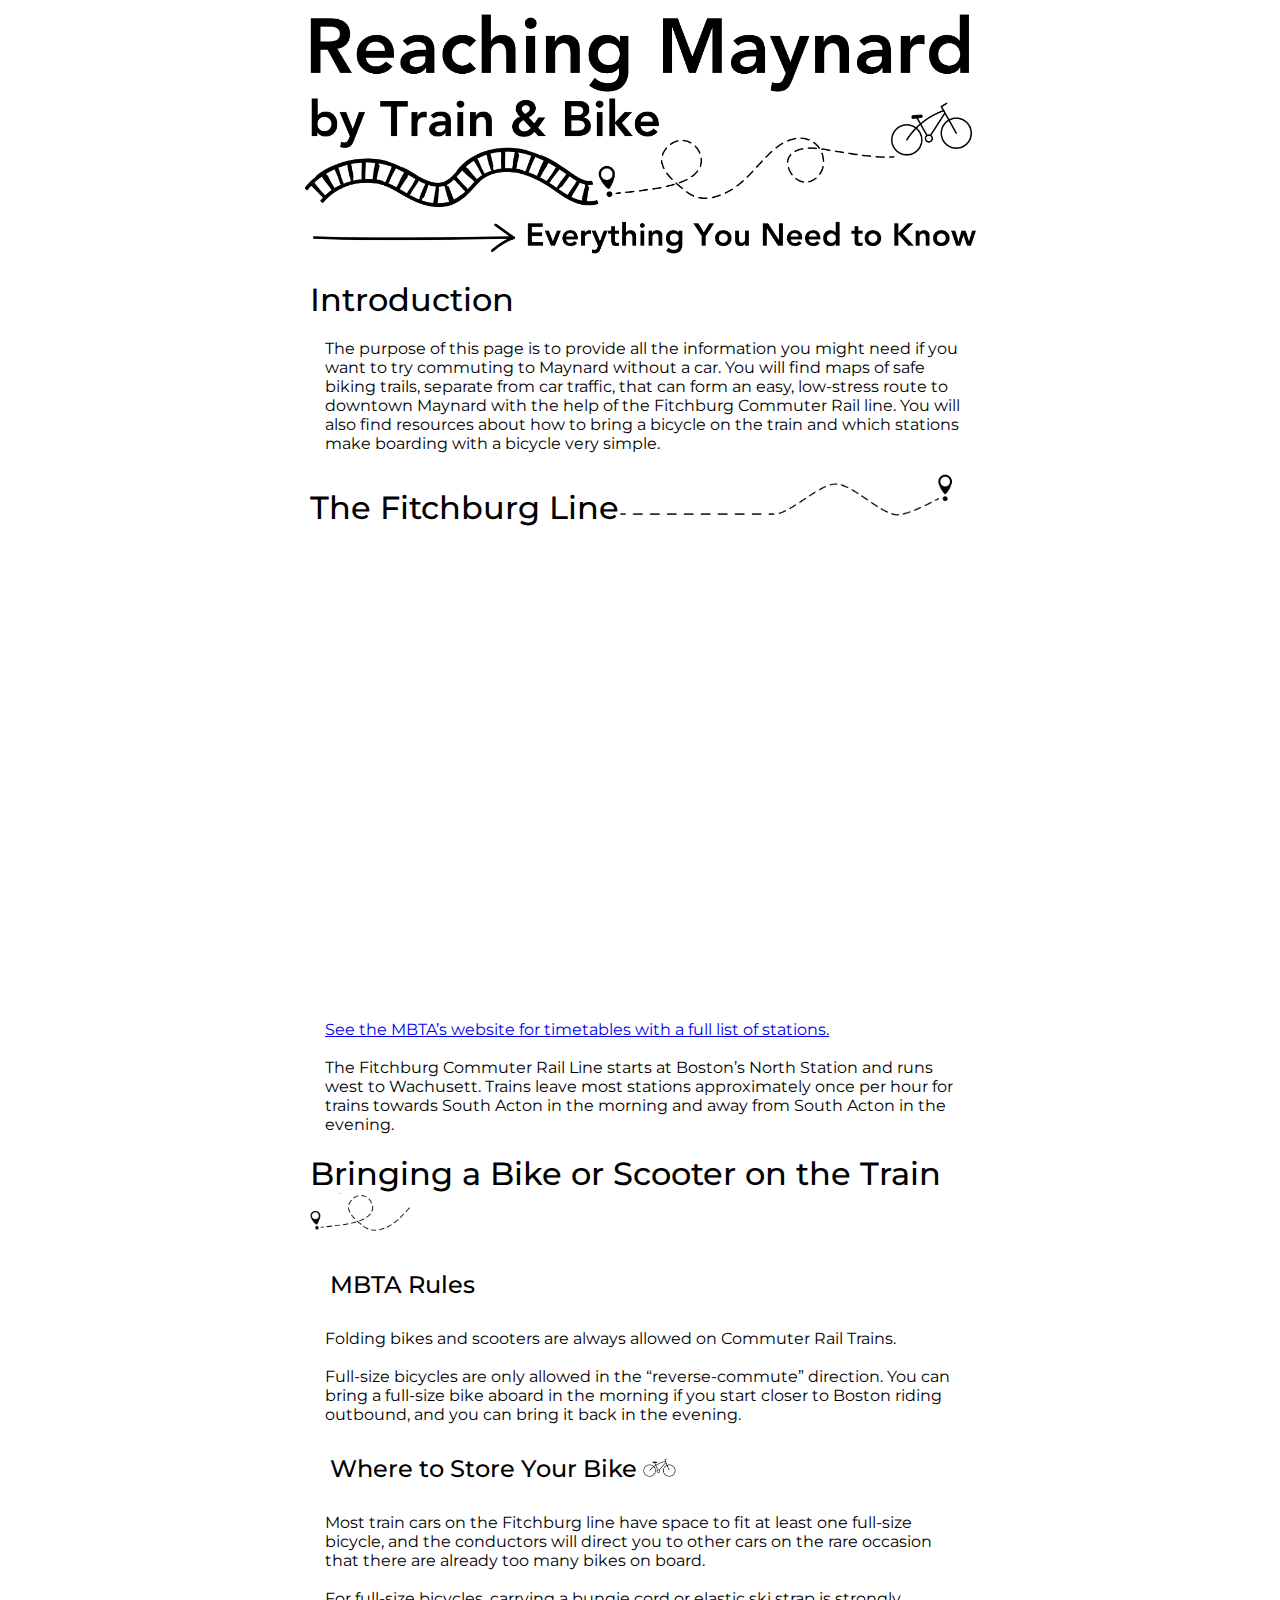
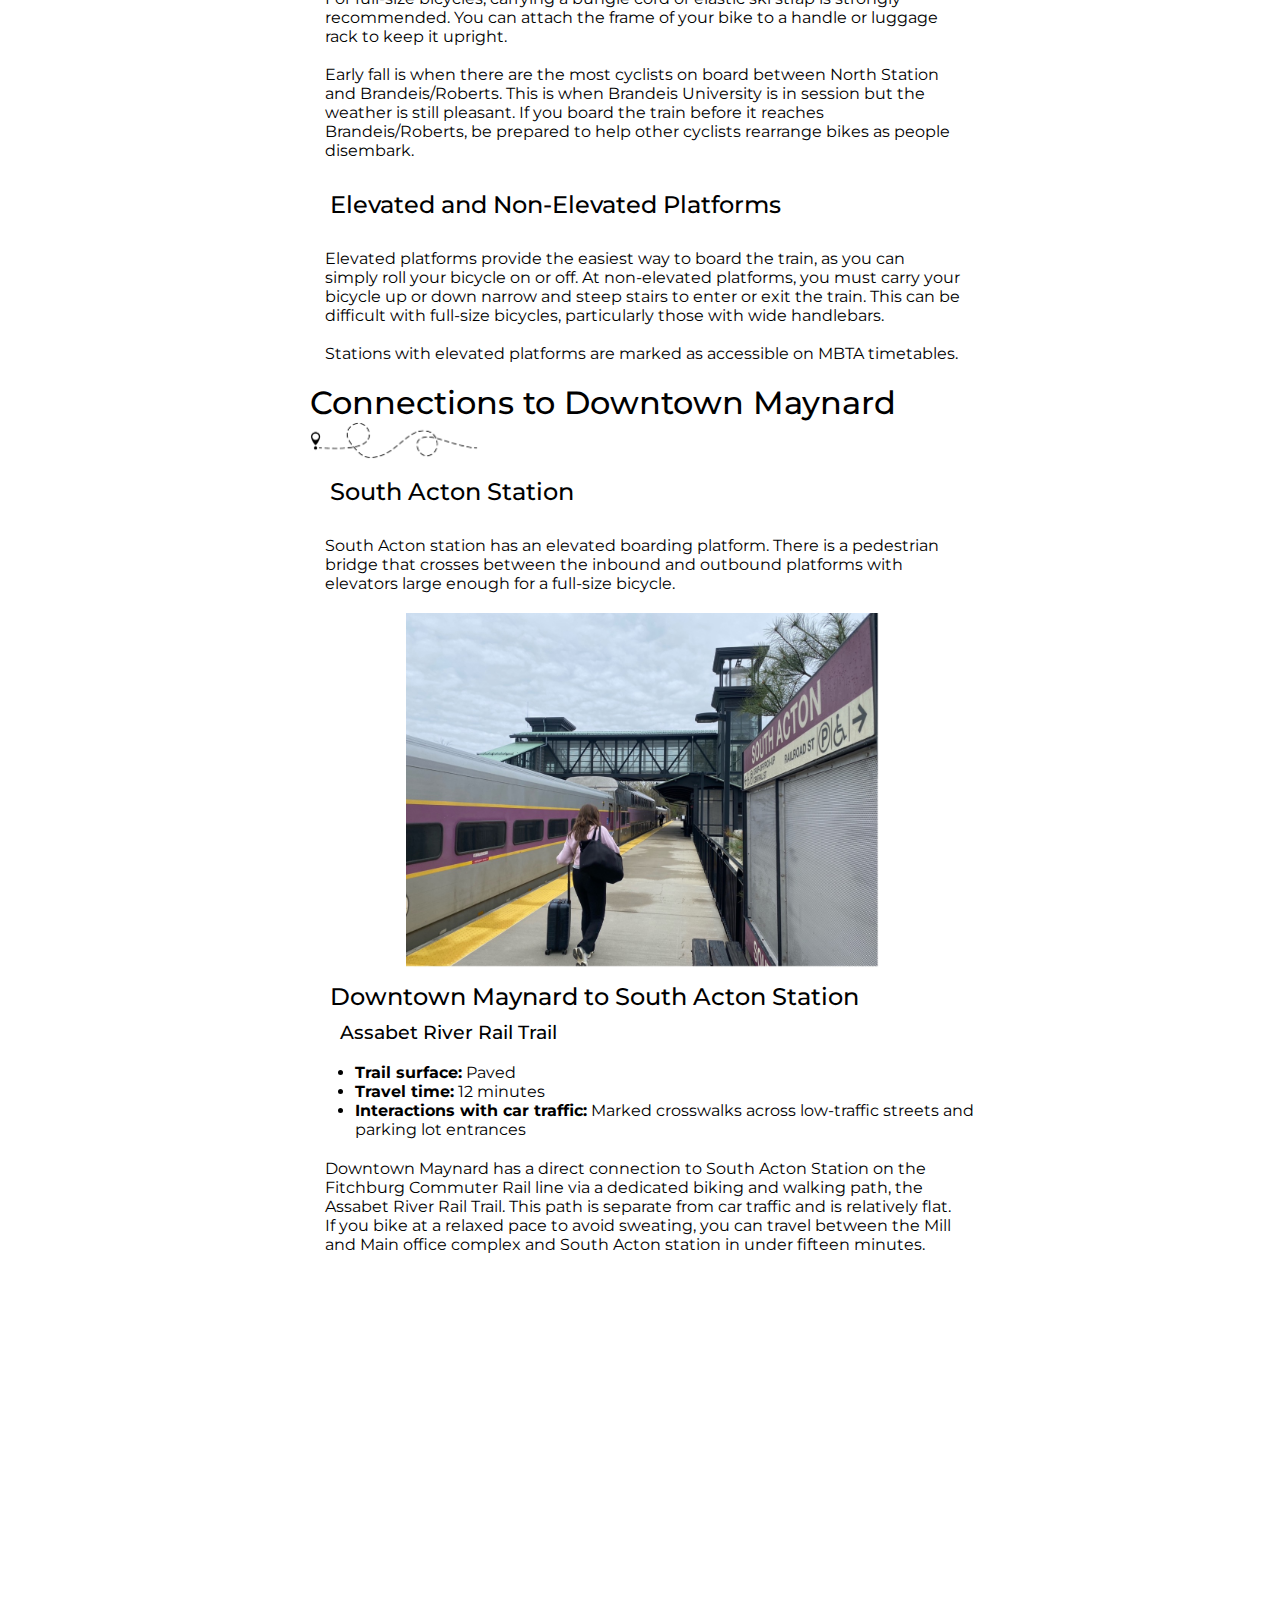
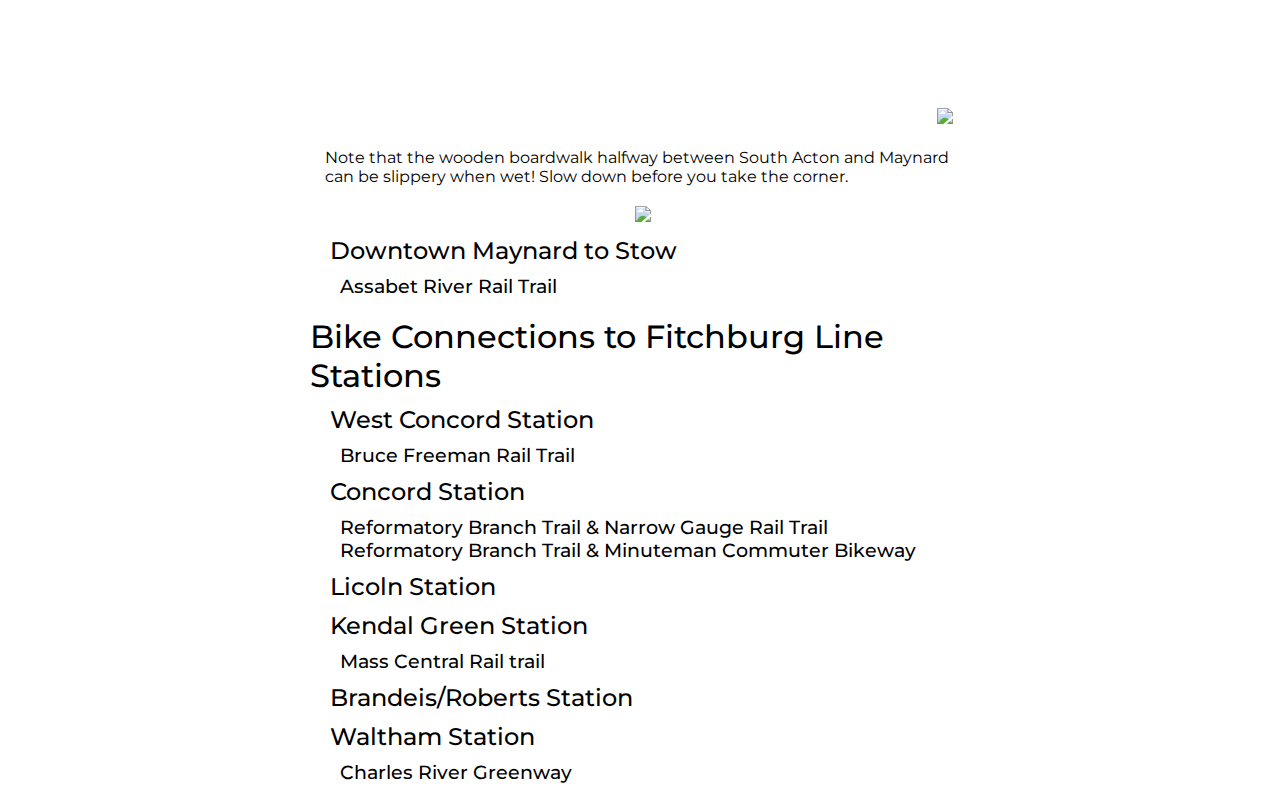
==== beta/index.html @ e6a51279 "." ====
<!DOCTYPE html>
<html>
<head>
    <meta charset="UTF-8"> 
    <meta name="viewport" content="width=device-width, initial-scale=1.0">
    <title>Reaching Maynard by Train & Bike</title>
    <link rel="stylesheet" href="style.css">
    <link rel="preconnect" href="https://fonts.googleapis.com">
<link rel="preconnect" href="https://fonts.gstatic.com" crossorigin>
<link href="https://fonts.googleapis.com/css2?family=Montserrat:ital,wght@0,100..900;1,100..900&display=swap" rel="stylesheet">
    </head>
<body>

    

        <div class="container">
            <img src="images/TitleGraphic5.png" width="100%" id="header">
            <br><br>
        <div id="intro"> 
            <h1>Introduction</h1>
                <p class="work-sans-light">The purpose of this page is to provide all the information you might need if you want to try commuting to Maynard without a car. You will find maps of safe biking trails, separate from car traffic, that can form an easy, low-stress route to downtown Maynard with the help of the Fitchburg Commuter Rail line. You will also find resources about how to bring a bicycle on the train and which stations make boarding with a bicycle very simple.    
                    </p>
            </div>
        <div id="fitchburg">
            <h1>The Fitchburg Line<img src="images/trail5.png" width="50%"></h1>
            <br>
            <iframe src="https://www.google.com/maps/embed?pb=!1m28!1m12!1m3!1d376687.8854614024!2d-71.78579094434033!3d42.472966181052435!2m3!1f0!2f0!3f0!3m2!1i1024!2i768!4f13.1!4m13!3e3!4m5!1s0x89e3708e162d05cb%3A0x651087057818603a!2sNorth%20Station%2C%20TD%20Garden%2C%20Causeway%20Street%2C%20Boston%2C%20MA!3m2!1d42.3664424!2d-71.06197399999999!4m5!1s0x89e3e404543b9605%3A0xa0e345521bdb1dca!2sWachusett%2C%2055%20Authority%20Dr%2C%20Fitchburg%2C%20MA%2001420!3m2!1d42.553319599999995!2d-71.8489476!5e0!3m2!1sen!2sus!4v1714694955762!5m2!1sen!2sus" width="600" height="450" style="border:0;" allowfullscreen="" loading="lazy" referrerpolicy="no-referrer-when-downgrade"></iframe>
            <p>
                <a href="https://www.mbta.com/schedules/CR-Fitchburg/timetable" target="_blank">See the MBTA’s website for timetables with a full list of stations.</a>
                <br><br> 
                The Fitchburg Commuter Rail Line starts at Boston’s North Station and runs west to Wachusett. Trains leave most stations approximately once per hour for trains towards South Acton in the morning and away from South Acton in the evening.     
            </p>
        </div>
        
            <h1 id="bikeontrain">Bringing a Bike or Scooter on the Train <img src="images/squiggle.png" width="15%"></h1>
                <br>
                <h2>MBTA Rules</h2>
                <p>Folding bikes and scooters are always allowed on Commuter Rail Trains. 
                    <br><br>
                    Full-size bicycles are only allowed in the “reverse-commute” direction. You can bring a full-size bike aboard in the morning if you start closer to Boston riding outbound, and you can bring it back in the evening. 
                </p>
                <h2>Where to Store Your Bike <img src="images/bike.png" width="5%"></h2>
                    <p>Most train cars on the Fitchburg line have space to fit at least one full-size bicycle, and the conductors will direct you to other cars on the rare occasion that there are already too many bikes on board. 
                        <br><br>
                        For full-size bicycles, carrying a bungie cord or elastic ski strap is strongly recommended. You can attach the frame of your bike to a handle or luggage rack to keep it upright.
                        <br><br>
                        Early fall is when there are the most cyclists on board between North Station and Brandeis/Roberts. This is when Brandeis University is in session but the weather is still pleasant. If you board the train before it reaches Brandeis/Roberts, be prepared to help other cyclists rearrange bikes as people disembark. 
                    </p>
                <h2>Elevated and Non-Elevated Platforms</h2>
                <p>
                    Elevated platforms provide the easiest way to board the train, as you can simply roll your bicycle on or off. At non-elevated platforms, you must carry your bicycle up or down narrow and steep stairs to enter or exit the train. This can be difficult with full-size bicycles, particularly those with wide handlebars. 
                    <br><br>
                    Stations with elevated platforms are marked as accessible on MBTA timetables.  
                </p>
            <h1>Connections to Downtown Maynard <img src="images/trail3.png" width="25%"></h1>
                <h2>South Acton Station</h2>
                <p>South Acton station has an elevated boarding platform. There is a pedestrian bridge that crosses between the inbound and outbound platforms with elevators large enough for a full-size bicycle. 
                </p>
                <img src="images/southacton.jpg" width="70%">
                
                <h2>Downtown Maynard to South Acton Station</h2>
                    <h3>Assabet River Rail Trail</h3>
                    <br>
                    <ul>
                        <li><b>Trail surface:</b> Paved</li>
                        <li><b>Travel time:</b> 12 minutes</li> 
                        <li><b>Interactions with car traffic:</b> Marked crosswalks across low-traffic streets and parking lot entrances</li> 
                    </ul>
                    
                <p>Downtown Maynard has a direct connection to South Acton Station on the Fitchburg Commuter Rail line via a dedicated biking and walking path, the Assabet River Rail Trail. This path is separate from car traffic and is relatively flat. If you bike at a relaxed pace to avoid sweating, you can travel between the Mill and Main office complex and South Acton station in under fifteen minutes.  
                </p>
                <iframe src="https://www.google.com/maps/embed?pb=!1m24!1m12!1m3!1d11868.979136083344!2d-71.42388667680243!3d42.36273662357868!2m3!1f0!2f0!3f0!3m2!1i1024!2i768!4f13.1!4m9!3e1!4m3!3m2!1d42.459848099999995!2d-71.45648609999999!4m3!3m2!1d42.4309838!2d-71.4586169!5e1!3m2!1sen!2sus!4v1714684350711!5m2!1sen!2sus" width="600" height="450" style="border:0;" allowfullscreen="" loading="lazy" referrerpolicy="no-referrer-when-downgrade"></iframe>
                <img src="images/arrtrail.jpg" width="75%">
                <p>Note that the wooden boardwalk halfway between South Acton and Maynard can be slippery when wet! Slow down before you take the corner. </p>
                <img src="images/arrtrail2.jpg" width="75%">
                <h2>Downtown Maynard to Stow
                </h2>
                <h3>Assabet River Rail Trail</h3>
                <br>
            <h1>Bike Connections to Fitchburg Line Stations</h1>
                <h2>West Concord Station</h2>
                    <h3>Bruce Freeman Rail Trail</h3>
                <h2>Concord Station</h2>
                    <h3>Reformatory Branch Trail & Narrow Gauge Rail Trail</h3>
                    <h3>Reformatory Branch Trail & Minuteman Commuter Bikeway</h3>
                <h2>Licoln Station</h2>
                <h2>Kendal Green Station</h2>
                    <h3>Mass Central Rail trail</h3>
                <h2>Brandeis/Roberts Station</h2>
                <h2>Waltham Station</h2>
                    <h3>Charles River Greenway</h3>
        </div>
</body>

</html>
---- beta/style.css ----
* { 
    margin: 0;
    padding: 0;
}

.sidebar {
    margin: none;
    width: 300px;
    height: 100%;
}

.container {
    margin-left: 300px;
    text-align: center;
    padding: 10px 300px 20px 5px;
}

body {
    font-family: "Montserrat", sans-serif;
    font-optical-sizing: auto;
    font-style: normal;
}

ul {
    padding-left: 50px;
}

li {
    text-align: left;
}

h1, h2, h3, h4 {

    text-align: left;
    font-weight: 500;
}

h1 {
    padding-left: 5px;
}

h2 {
    padding-left: 25px;
    margin: 10px 0;
}

h3 {
    padding-left: 35px;
}

p {
    padding: 20px;
    text-align: left;
    font-weight: 400; 
}

@media screen and (max-width: 767px) {
    .sidebar {
      display: none;
      width: 0px;
    }

   .container {
    margin-left: 0px;
    text-align: center;
    padding: 25px;
    }

    h1 {
        font-size: 130%;
    }

    h2, h3, h4 {
        font-size: 110%;
    }
      
  }
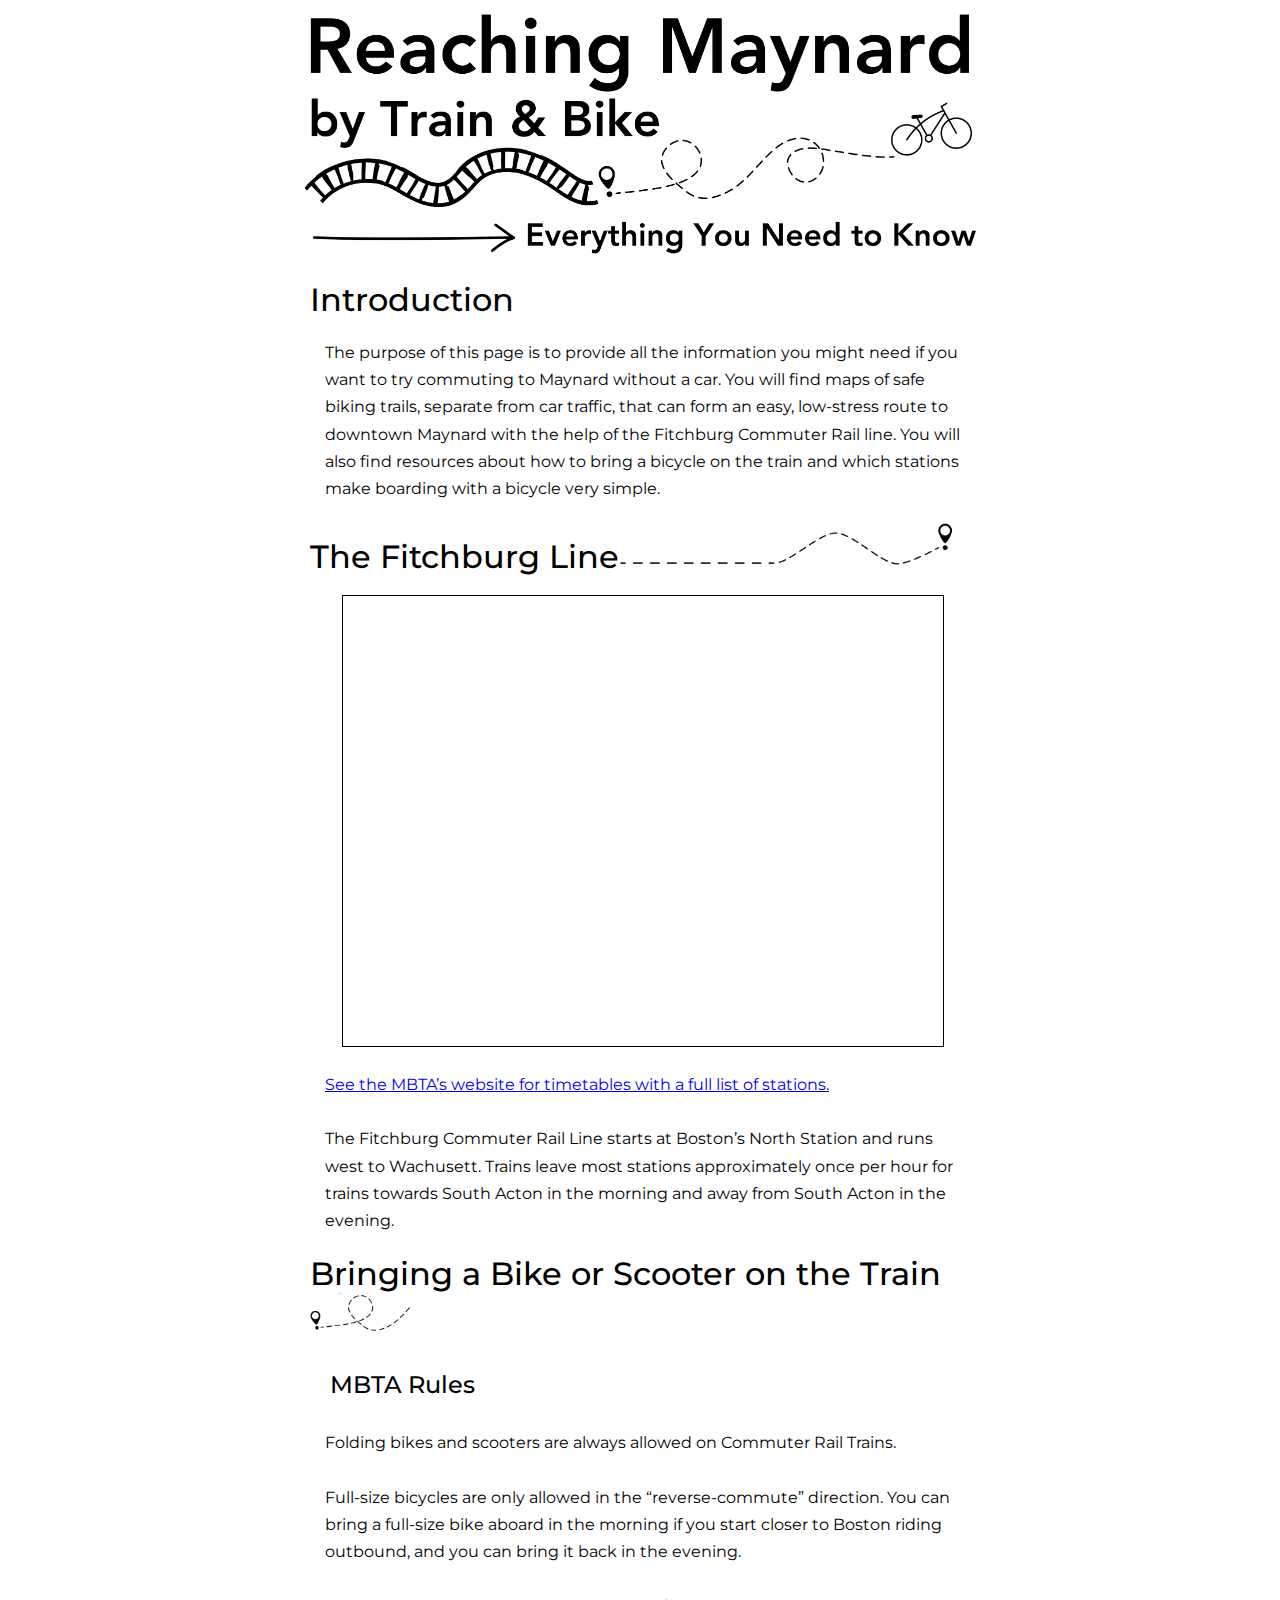
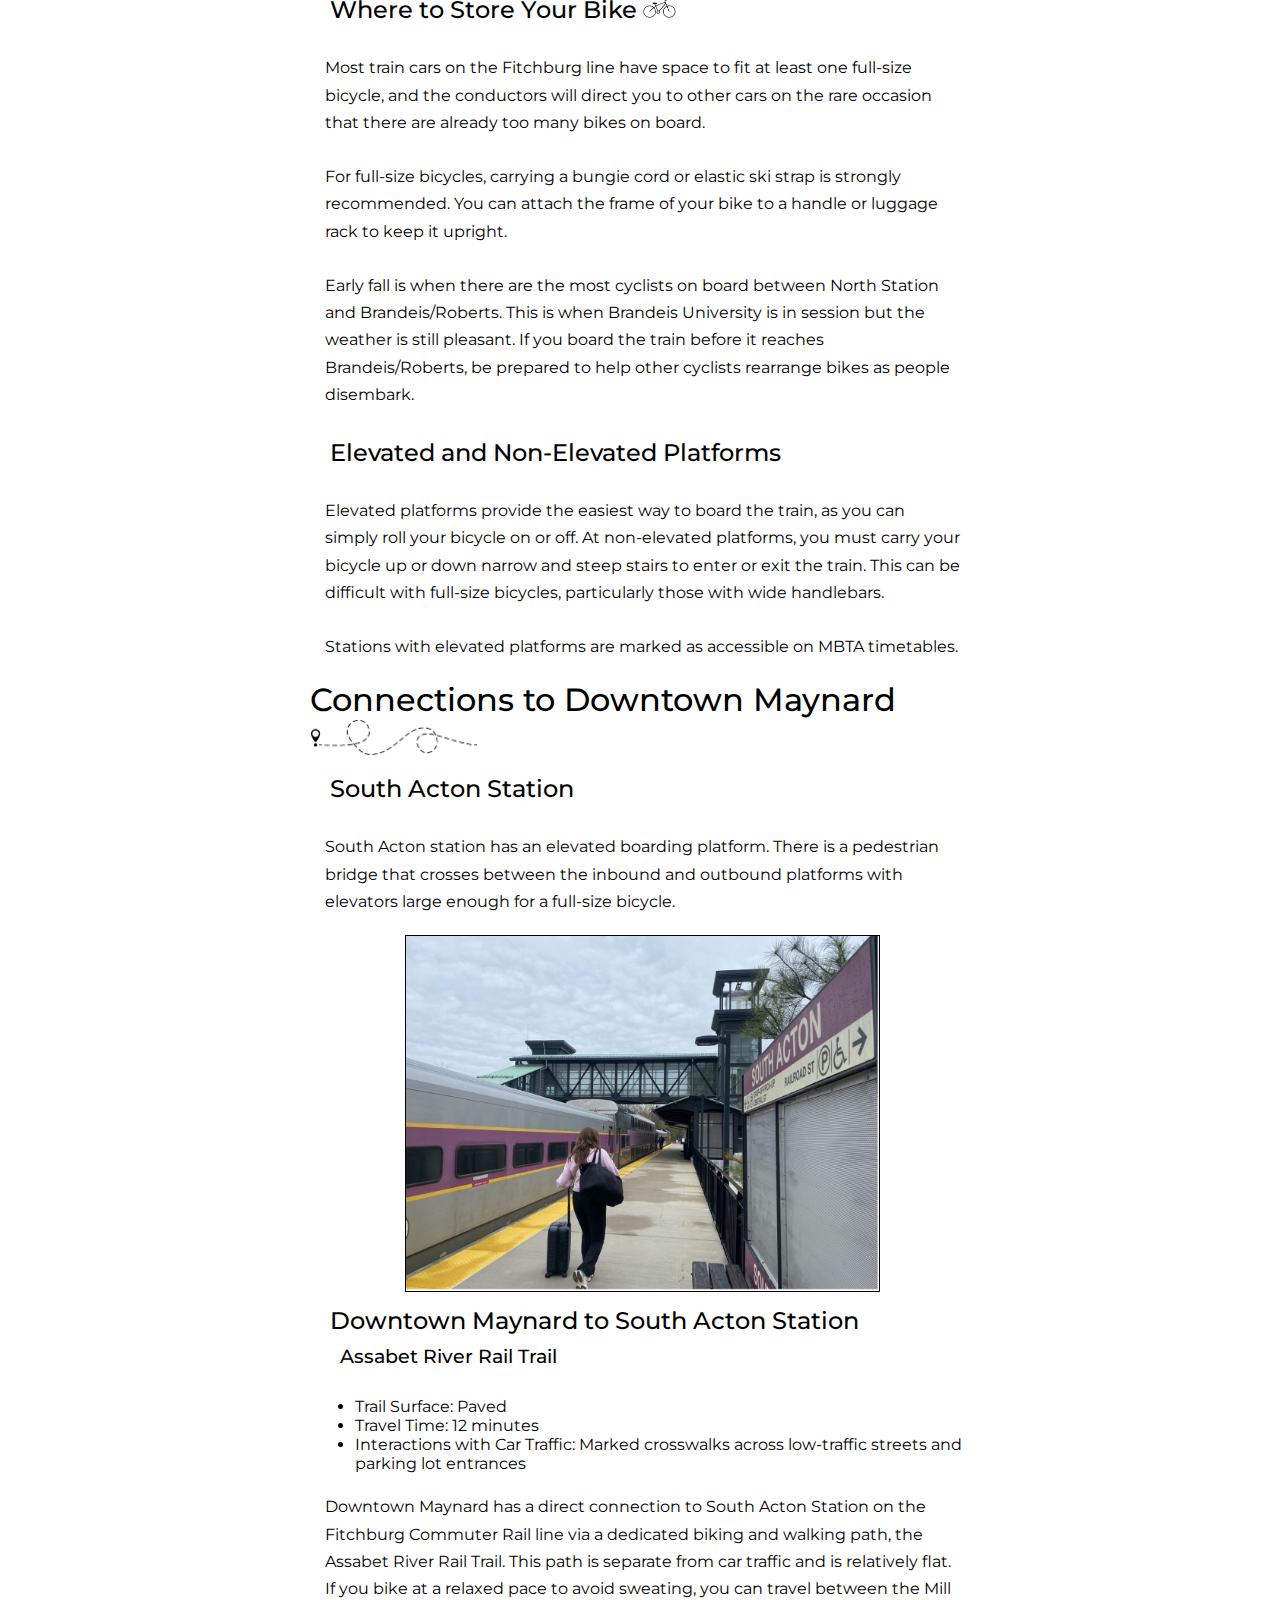
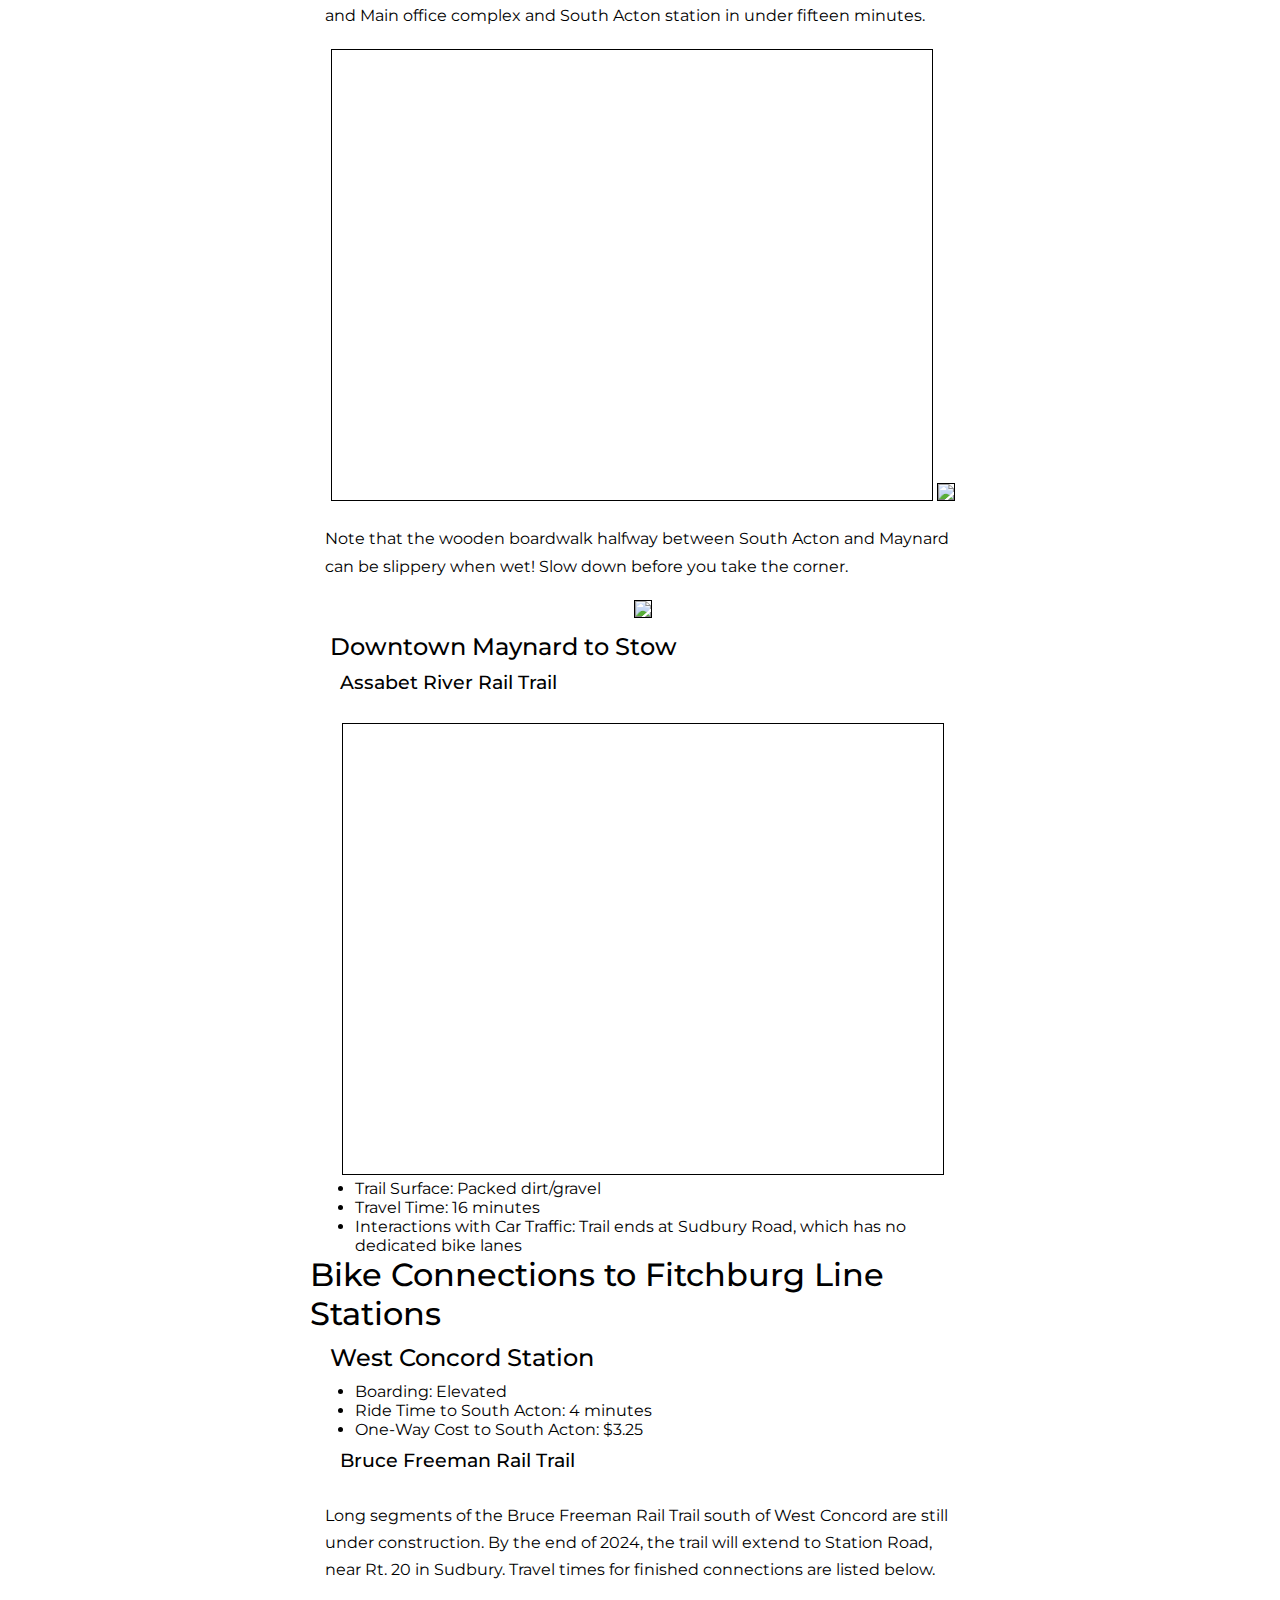
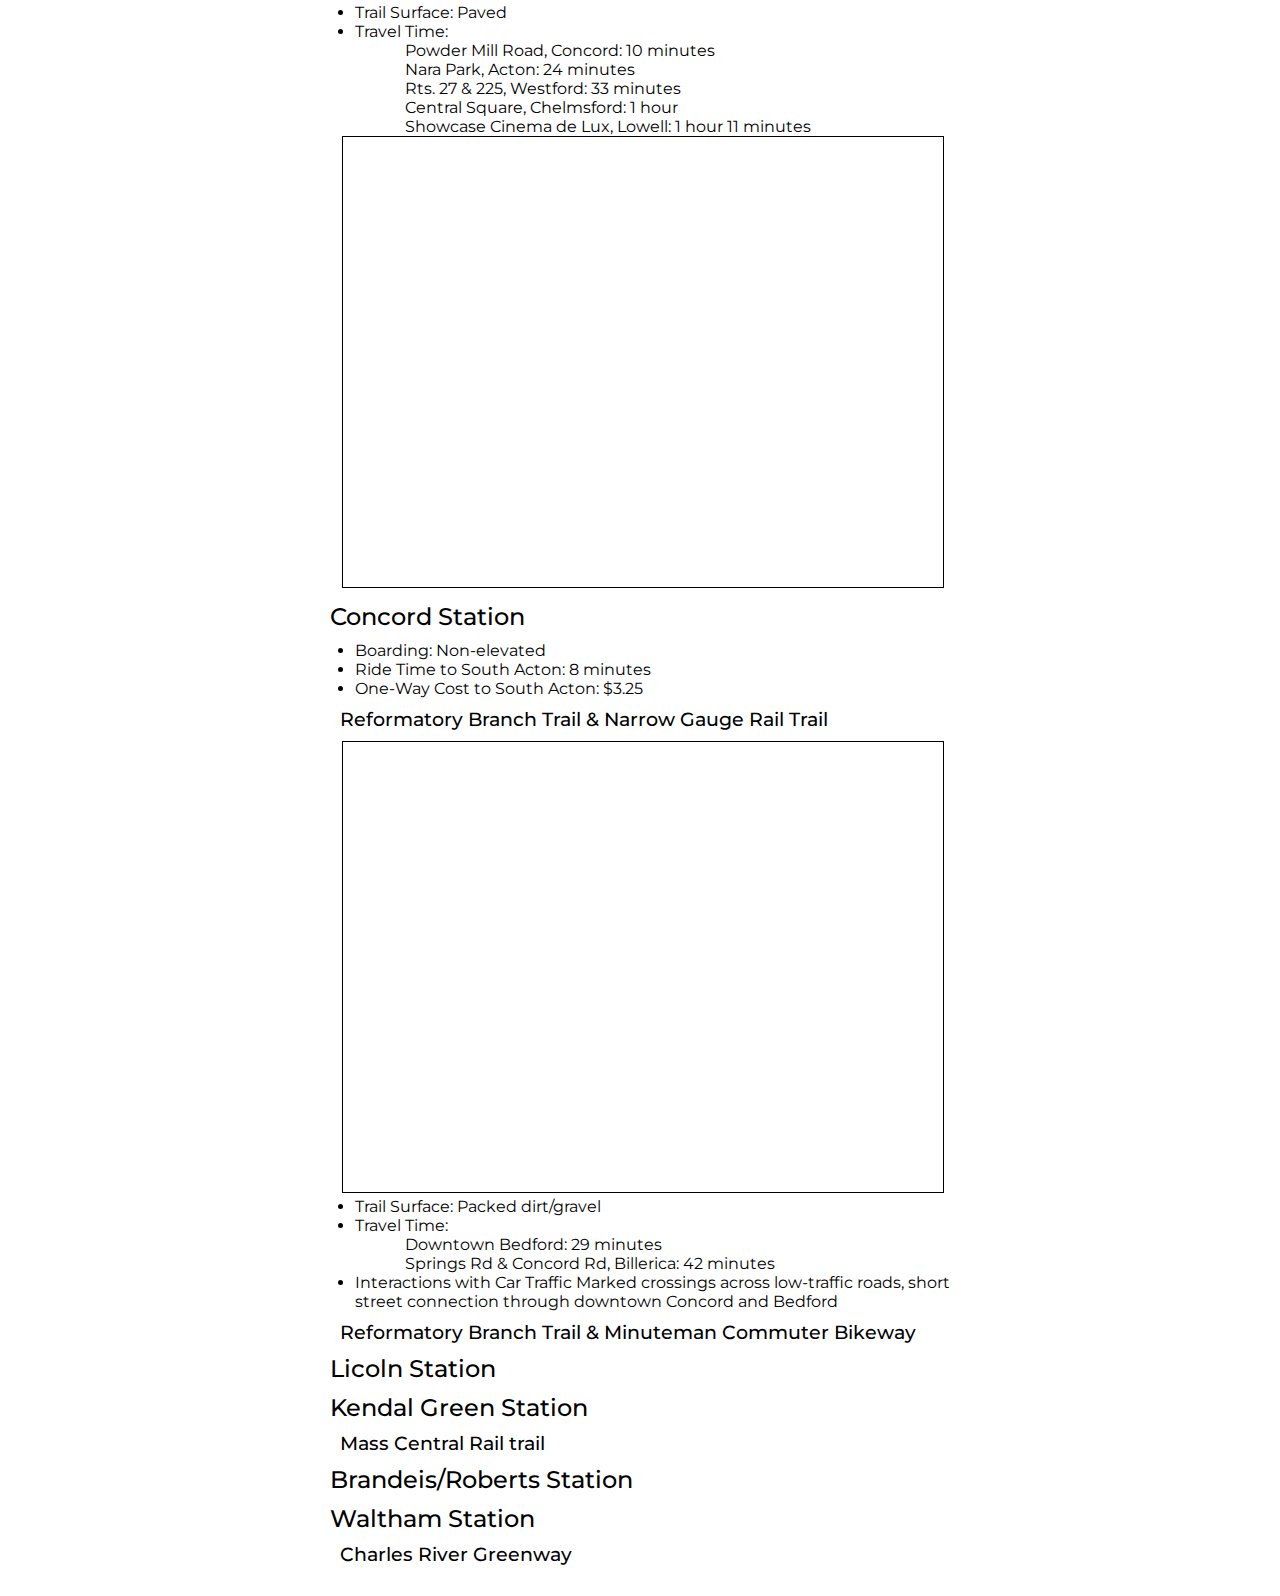
==== commit 5f11b4f9: "Style and content update" ====
--- a/beta/index.html
+++ b/beta/index.html
@@ -24,7 +24,7 @@
         <div id="fitchburg">
             <h1>The Fitchburg Line<img src="images/trail5.png" width="50%"></h1>
             <br>
-            <iframe src="https://www.google.com/maps/embed?pb=!1m28!1m12!1m3!1d376687.8854614024!2d-71.78579094434033!3d42.472966181052435!2m3!1f0!2f0!3f0!3m2!1i1024!2i768!4f13.1!4m13!3e3!4m5!1s0x89e3708e162d05cb%3A0x651087057818603a!2sNorth%20Station%2C%20TD%20Garden%2C%20Causeway%20Street%2C%20Boston%2C%20MA!3m2!1d42.3664424!2d-71.06197399999999!4m5!1s0x89e3e404543b9605%3A0xa0e345521bdb1dca!2sWachusett%2C%2055%20Authority%20Dr%2C%20Fitchburg%2C%20MA%2001420!3m2!1d42.553319599999995!2d-71.8489476!5e0!3m2!1sen!2sus!4v1714694955762!5m2!1sen!2sus" width="600" height="450" style="border:0;" allowfullscreen="" loading="lazy" referrerpolicy="no-referrer-when-downgrade"></iframe>
+            <iframe src="https://www.google.com/maps/embed?pb=!1m28!1m12!1m3!1d376687.8854614024!2d-71.78579094434033!3d42.472966181052435!2m3!1f0!2f0!3f0!3m2!1i1024!2i768!4f13.1!4m13!3e3!4m5!1s0x89e3708e162d05cb%3A0x651087057818603a!2sNorth%20Station%2C%20TD%20Garden%2C%20Causeway%20Street%2C%20Boston%2C%20MA!3m2!1d42.3664424!2d-71.06197399999999!4m5!1s0x89e3e404543b9605%3A0xa0e345521bdb1dca!2sWachusett%2C%2055%20Authority%20Dr%2C%20Fitchburg%2C%20MA%2001420!3m2!1d42.553319599999995!2d-71.8489476!5e0!3m2!1sen!2sus!4v1714694955762!5m2!1sen!2sus" width="600" height="450" allowfullscreen="" loading="lazy" referrerpolicy="no-referrer-when-downgrade" class="border"></iframe>
             <p>
                 <a href="https://www.mbta.com/schedules/CR-Fitchburg/timetable" target="_blank">See the MBTA’s website for timetables with a full list of stations.</a>
                 <br><br> 
@@ -56,32 +56,68 @@
                 <h2>South Acton Station</h2>
                 <p>South Acton station has an elevated boarding platform. There is a pedestrian bridge that crosses between the inbound and outbound platforms with elevators large enough for a full-size bicycle. 
                 </p>
-                <img src="images/southacton.jpg" width="70%">
+                <img src="images/southacton.jpg" width="70%" class="border">
                 
                 <h2>Downtown Maynard to South Acton Station</h2>
                     <h3>Assabet River Rail Trail</h3>
                     <br>
                     <ul>
-                        <li><b>Trail surface:</b> Paved</li>
-                        <li><b>Travel time:</b> 12 minutes</li> 
-                        <li><b>Interactions with car traffic:</b> Marked crosswalks across low-traffic streets and parking lot entrances</li> 
+                        <li>Trail Surface: Paved</li>
+                        <li>Travel Time: 12 minutes</li> 
+                        <li>Interactions with Car Traffic: Marked crosswalks across low-traffic streets and parking lot entrances</li> 
                     </ul>
                     
-                <p>Downtown Maynard has a direct connection to South Acton Station on the Fitchburg Commuter Rail line via a dedicated biking and walking path, the Assabet River Rail Trail. This path is separate from car traffic and is relatively flat. If you bike at a relaxed pace to avoid sweating, you can travel between the Mill and Main office complex and South Acton station in under fifteen minutes.  
-                </p>
-                <iframe src="https://www.google.com/maps/embed?pb=!1m24!1m12!1m3!1d11868.979136083344!2d-71.42388667680243!3d42.36273662357868!2m3!1f0!2f0!3f0!3m2!1i1024!2i768!4f13.1!4m9!3e1!4m3!3m2!1d42.459848099999995!2d-71.45648609999999!4m3!3m2!1d42.4309838!2d-71.4586169!5e1!3m2!1sen!2sus!4v1714684350711!5m2!1sen!2sus" width="600" height="450" style="border:0;" allowfullscreen="" loading="lazy" referrerpolicy="no-referrer-when-downgrade"></iframe>
-                <img src="images/arrtrail.jpg" width="75%">
-                <p>Note that the wooden boardwalk halfway between South Acton and Maynard can be slippery when wet! Slow down before you take the corner. </p>
-                <img src="images/arrtrail2.jpg" width="75%">
-                <h2>Downtown Maynard to Stow
-                </h2>
+                    <p>Downtown Maynard has a direct connection to South Acton Station on the Fitchburg Commuter Rail line via a dedicated biking and walking path, the Assabet River Rail Trail. This path is separate from car traffic and is relatively flat. If you bike at a relaxed pace to avoid sweating, you can travel between the Mill and Main office complex and South Acton station in under fifteen minutes.  
+                    </p>
+                        <iframe src="https://www.google.com/maps/embed?pb=!1m24!1m12!1m3!1d11868.979136083344!2d-71.42388667680243!3d42.36273662357868!2m3!1f0!2f0!3f0!3m2!1i1024!2i768!4f13.1!4m9!3e1!4m3!3m2!1d42.459848099999995!2d-71.45648609999999!4m3!3m2!1d42.4309838!2d-71.4586169!5e1!3m2!1sen!2sus!4v1714684350711!5m2!1sen!2sus" width="600" height="450" allowfullscreen="" loading="lazy" referrerpolicy="no-referrer-when-downgrade" class="border"></iframe>
+                        <img src="images/arrtrail.jpg" width="75%" class="border">
+                        <p>Note that the wooden boardwalk halfway between South Acton and Maynard can be slippery when wet! Slow down before you take the corner. </p>
+                        <img src="images/arrtrail2.jpg" width="75%" class="border">
+                <h2>Downtown Maynard to Stow</h2>
                 <h3>Assabet River Rail Trail</h3>
                 <br>
-            <h1>Bike Connections to Fitchburg Line Stations</h1>
+                    <iframe src="https://www.google.com/maps/embed?pb=!1m24!1m12!1m3!1d23562.388702524342!2d-71.50351954274547!3d42.42137889826015!2m3!1f0!2f0!3f0!3m2!1i1024!2i768!4f13.1!4m9!3e1!4m3!3m2!1d42.4118146!2d-71.5075481!4m3!3m2!1d42.430872!2d-71.458215!5e0!3m2!1sen!2sus!4v1714695950133!5m2!1sen!2sus" width="600" height="450" allowfullscreen="" loading="lazy" referrerpolicy="no-referrer-when-downgrade" class="border"></iframe>
+                        <ul>
+                            <li>Trail Surface: Packed dirt/gravel</li>
+                            <li>Travel Time: 16 minutes</li> 
+                            <li>Interactions with Car Traffic: Trail ends at Sudbury Road, which has no dedicated bike lanes</li> 
+                        </ul>
+                <h1>Bike Connections to Fitchburg Line Stations</h1>
                 <h2>West Concord Station</h2>
+                    <ul>
+                        <li>Boarding: Elevated</li>
+                        <li>Ride Time to South Acton: 4 minutes</li> 
+                        <li>One-Way Cost to South Acton: $3.25</li> 
+                    </ul>
                     <h3>Bruce Freeman Rail Trail</h3>
+                    <p>Long segments of the Bruce Freeman Rail Trail south of West Concord are still under construction. By the end of 2024, the trail will extend to Station Road, near Rt. 20 in Sudbury. Travel times for finished connections are listed below. </p>
+                    <ul>
+                        <li>Trail Surface: Paved</li>
+                        <li>Travel Time:
+                            <ul>Powder Mill Road, Concord: 10 minutes</ul>
+                            <ul>Nara Park, Acton: 24 minutes</ul>
+                            <ul>Rts. 27 & 225, Westford: 33 minutes</ul>
+                            <ul>Central Square, Chelmsford: 1 hour</ul>
+                            <ul>Showcase Cinema de Lux, Lowell: 1 hour 11 minutes</ul>
+                        </li>
+                    </ul>
+                    <iframe src="https://www.google.com/maps/embed?pb=!1m26!1m12!1m3!1d48561.12123353765!2d-71.43753269151571!3d42.53057353971105!2m3!1f0!2f0!3f0!3m2!1i1024!2i768!4f13.1!4m11!3e1!4m3!3m2!1d42.612570999999996!2d-71.3269354!4m5!1s0x89e3909ab7f6c789%3A0x9894e6d89e3329a8!2sWest%20Concord%2C%20Concord%2C%20MA!3m2!1d42.4567986!2d-71.3937831!5e0!3m2!1sen!2sus!4v1714683612073!5m2!1sen!2sus" width="600" height="450"  allowfullscreen="" loading="lazy" referrerpolicy="no-referrer-when-downgrade" class="border"></iframe>
                 <h2>Concord Station</h2>
+                    <ul>
+                        <li>Boarding: Non-elevated</li>
+                        <li>Ride Time to South Acton: 8 minutes</li> 
+                        <li>One-Way Cost to South Acton: $3.25</li> 
+                    </ul>
                     <h3>Reformatory Branch Trail & Narrow Gauge Rail Trail</h3>
+                    <iframe src="https://www.google.com/maps/embed?pb=!1m28!1m12!1m3!1d47071.72996511377!2d-71.35777131205123!3d42.49191144142506!2m3!1f0!2f0!3f0!3m2!1i1024!2i768!4f13.1!4m13!3e1!4m5!1s0x89e39f4c778ce9cb%3A0xd8276f6475b39278!2sSprings%20Rd%20%26%20Concord%20Road%2C%20Billerica%2C%20MA!3m2!1d42.5284492!2d-71.28384059999999!4m5!1s0x89e39a41d0758f3f%3A0x174c85882f3d57ff!2sConcord%2C%2090%20Thoreau%20St%2C%20Concord%2C%20MA%2001742!3m2!1d42.456643299999996!2d-71.3575592!5e0!3m2!1sen!2sus!4v1714680558040!5m2!1sen!2sus" width="600" height="450" allowfullscreen="" loading="lazy" referrerpolicy="no-referrer-when-downgrade" class="border"></iframe>
+                    <ul>
+                        <li>Trail Surface: Packed dirt/gravel</li>
+                        <li>Travel Time:
+                            <ul>Downtown Bedford: 29 minutes</ul>
+                            <ul>Springs Rd & Concord Rd, Billerica: 42 minutes</ul>
+                        </li> 
+                        <li>Interactions with Car Traffic Marked crossings across low-traffic roads, short street connection through downtown Concord and Bedford </li> 
+                    </ul>
                     <h3>Reformatory Branch Trail & Minuteman Commuter Bikeway</h3>
                 <h2>Licoln Station</h2>
                 <h2>Kendal Green Station</h2>
--- a/beta/style.css
+++ b/beta/style.css
@@ -28,6 +28,7 @@
 
 li {
     text-align: left;
+    font-weight: 200px;
 }
 
 h1, h2, h3, h4 {
@@ -47,12 +48,18 @@
 
 h3 {
     padding-left: 35px;
+    margin: 10px 0;
 }
 
 p {
     padding: 20px;
     text-align: left;
     font-weight: 400; 
+    line-height: 1.7em;
+}
+
+.border {
+    border: solid 1px black; 
 }
 
 @media screen and (max-width: 767px) {
